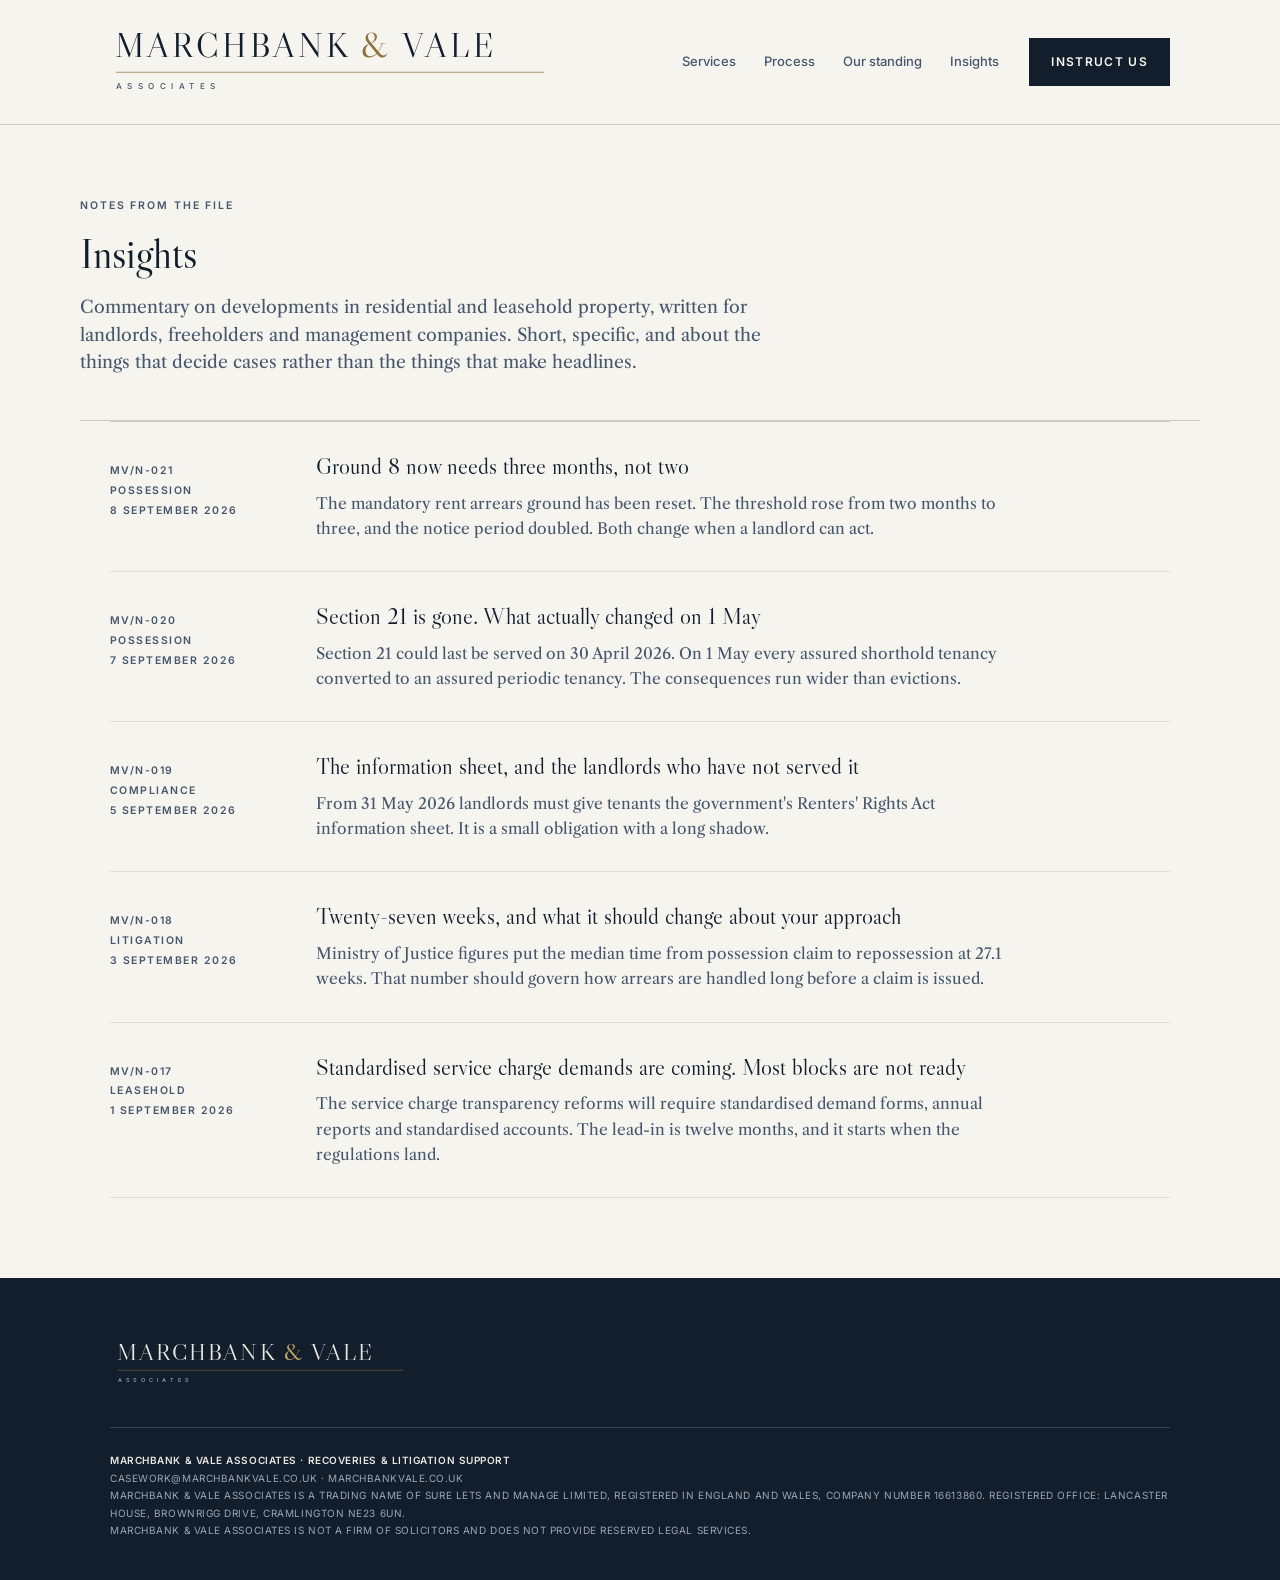
==== blog/index.html @ 1802c859 "Split into real pages and add restrained motion Services, Process, Our standing and Instruct us are " ====
<!doctype html>
<html lang="en-GB">
<head>
<meta charset="utf-8">
<meta name="viewport" content="width=device-width,initial-scale=1">
<title>Insights | Marchbank &amp; Vale Associates</title>
<meta name="description" content="Commentary on residential and leasehold property law from Marchbank &amp; Vale Associates.">
<link rel="preconnect" href="https://fonts.googleapis.com">
<link rel="preconnect" href="https://fonts.gstatic.com" crossorigin>
<link rel="stylesheet" href="https://fonts.googleapis.com/css2?family=Libre+Caslon+Display&family=Libre+Caslon+Text:wght@400;700&family=Inter:wght@400;500;600&display=swap">
<link rel="stylesheet" href="../assets/style.css">
</head>
<body>
<div class="progress" aria-hidden="true"></div>
<header class="mast">
  <div class="wrap mast-in">
    <a class="brand" href="../index.html" aria-label="Marchbank &amp; Vale Associates — home">
      <svg viewBox="0 0 760 150" role="img" aria-label="Marchbank &amp; Vale Associates">
        <text x="8" y="66" style="font-family:'Libre Caslon Display',Georgia,serif;font-size:58px;letter-spacing:5.2px;fill:#131E2C">MARCHBANK <tspan style="fill:#8F7238">&amp;</tspan> VALE</text>
        <line x1="10" y1="92" x2="750" y2="92" stroke="#8F7238" stroke-width="1.25"/>
        <text x="10" y="121" style="font-family:Inter,sans-serif;font-size:14px;font-weight:500;letter-spacing:9.5px;fill:#47566B">ASSOCIATES</text>
      </svg>
    </a>
    <nav class="nav">
      <a href="../services.html">Services</a>
      <a href="../process.html">Process</a>
      <a href="../standing.html">Our standing</a>
      <a href="../blog/index.html">Insights</a>
    </nav>
    <a class="btn" href="../contact.html">Instruct us</a>
  </div>
</header>

<main>
<div class="wrap page-head rise">
  <p class="lbl">Notes from the file</p>
  <h1>Insights</h1>
  <p class="dek">Commentary on developments in residential and leasehold property, written for landlords, freeholders and management companies. Short, specific, and about the things that decide cases rather than the things that make headlines.</p>
</div>
<div class="wrap">
  <div class="posts"><a class="post-row" href="ground-8-three-months-arrears.html">
  <div class="meta">MV/N-021<br>Possession<br>8 September 2026</div>
  <div><h2>Ground 8 now needs three months, not two</h2><p>The mandatory rent arrears ground has been reset. The threshold rose from two months to three, and the notice period doubled. Both change when a landlord can act.</p></div>
</a><a class="post-row" href="section-21-abolished-what-changed.html">
  <div class="meta">MV/N-020<br>Possession<br>7 September 2026</div>
  <div><h2>Section 21 is gone. What actually changed on 1 May</h2><p>Section 21 could last be served on 30 April 2026. On 1 May every assured shorthold tenancy converted to an assured periodic tenancy. The consequences run wider than evictions.</p></div>
</a><a class="post-row" href="information-sheet-31-may-deadline.html">
  <div class="meta">MV/N-019<br>Compliance<br>5 September 2026</div>
  <div><h2>The information sheet, and the landlords who have not served it</h2><p>From 31 May 2026 landlords must give tenants the government's Renters' Rights Act information sheet. It is a small obligation with a long shadow.</p></div>
</a><a class="post-row" href="court-delays-arrears-strategy.html">
  <div class="meta">MV/N-018<br>Litigation<br>3 September 2026</div>
  <div><h2>Twenty-seven weeks, and what it should change about your approach</h2><p>Ministry of Justice figures put the median time from possession claim to repossession at 27.1 weeks. That number should govern how arrears are handled long before a claim is issued.</p></div>
</a><a class="post-row" href="service-charge-reform-standardised-demands.html">
  <div class="meta">MV/N-017<br>Leasehold<br>1 September 2026</div>
  <div><h2>Standardised service charge demands are coming. Most blocks are not ready</h2><p>The service charge transparency reforms will require standardised demand forms, annual reports and standardised accounts. The lead-in is twelve months, and it starts when the regulations land.</p></div>
</a></div>
</div>
</main>

<footer>
  <div class="wrap">
    <svg class="foot-mark" viewBox="0 0 760 150" role="img" aria-label="Marchbank &amp; Vale Associates">
      <text x="18" y="66" style="font-family:'Libre Caslon Display',Georgia,serif;font-size:58px;letter-spacing:5.2px;fill:#E8E7E1">MARCHBANK <tspan style="fill:#C6A667">&amp;</tspan> VALE</text>
      <line x1="20" y1="92" x2="742" y2="92" stroke="#8F7238" stroke-width="1.25"/>
      <text x="20" y="121" style="font-family:Inter,sans-serif;font-size:14px;font-weight:500;letter-spacing:9.5px;fill:#9AA6B8">ASSOCIATES</text>
    </svg>
    <div class="compliance">
      <span><b>Marchbank &amp; Vale Associates &middot; Recoveries &amp; Litigation Support</b></span>
      <span>casework@marchbankvale.co.uk &middot; marchbankvale.co.uk</span>
      <span>Marchbank &amp; Vale Associates is a trading name of Sure Lets and Manage Limited, registered in England and Wales, company number 16613860. Registered office: Lancaster House, Brownrigg Drive, Cramlington NE23 6UN.</span>
      <span>Marchbank &amp; Vale Associates is not a firm of solicitors and does not provide reserved legal services.</span>
    </div>
  </div>
</footer>
<script src="../assets/site.js"></script>
</body>
</html>
---- assets/style.css ----
/* Marchbank & Vale Associates — shared design system */
:root{
  --mv-ink:#131E2C; --mv-slate:#47566B; --mv-brass:#8F7238; --mv-brass-light:#C6A667;
  --mv-tape:#7A2E3C; --mv-engrossment:#E8E7E1; --mv-paper:#F5F4EF; --mv-card:#FFFFFF;
  --mv-hairline:#CFCCC2; --mv-hairline-soft:#E0DDD4; --mv-reversed:#9AA6B8;
  --font-display:"Libre Caslon Display",Georgia,"Times New Roman",serif;
  --font-text:"Libre Caslon Text",Georgia,"Times New Roman",serif;
  --font-ui:Inter,system-ui,-apple-system,"Helvetica Neue",Arial,sans-serif;
  --maxw:1120px;
}
*{box-sizing:border-box}
html{scroll-behavior:smooth}
@media(prefers-reduced-motion:reduce){ html{scroll-behavior:auto} *{transition:none!important} }
body{margin:0; background:var(--mv-paper); color:var(--mv-ink);
  font-family:var(--font-text); font-size:16.5px; line-height:1.62; -webkit-font-smoothing:antialiased}
h1,h2,h3{font-family:var(--font-display); font-weight:400; margin:0; line-height:1.2; text-wrap:balance}
p{margin:0}
a{color:inherit}
em{font-style:normal; font-weight:700}
:focus-visible{outline:2px solid var(--mv-brass); outline-offset:3px}
.wrap{max-width:var(--maxw); margin:0 auto; padding:0 30px}
@media(max-width:700px){ .wrap{padding:0 20px} }
.lbl{font-family:var(--font-ui); font-size:10.5px; font-weight:600; letter-spacing:.18em;
  text-transform:uppercase; color:var(--mv-slate)}

/* masthead */
.mast{position:sticky; top:0; z-index:40; background:var(--mv-paper); border-bottom:1px solid var(--mv-hairline)}
.mast-in{display:flex; align-items:center; gap:30px; height:124px}
.brand{margin-right:auto; display:block; line-height:0}
.brand svg{width:440px; height:auto; display:block}
.nav{display:flex; gap:28px; font-family:var(--font-ui); font-size:13px; font-weight:500}
.nav a{text-decoration:none; color:var(--mv-slate); padding:5px 0; border-bottom:1px solid transparent;
  transition:color .16s, border-color .16s}
.nav a:hover{color:var(--mv-ink); border-bottom-color:var(--mv-hairline)}
@media(max-width:1200px){ .brand svg{width:360px} }
@media(max-width:1000px){ .nav{display:none} .brand svg{width:400px} }
@media(max-width:700px){ .mast .btn{display:none} .mast-in{height:auto; padding:18px 0; gap:0}
  .brand{margin-right:0; width:100%} .brand svg{width:100%; max-width:340px} }
@media(max-width:430px){ .brand svg{max-width:300px} }

.btn{display:inline-flex; align-items:center; font-family:var(--font-ui); font-size:12px; font-weight:600;
  letter-spacing:.11em; text-transform:uppercase; padding:13px 21px; text-decoration:none;
  border:1px solid var(--mv-ink); background:var(--mv-ink); color:var(--mv-paper);
  cursor:pointer; transition:background .16s, color .16s}
.btn:hover{background:transparent; color:var(--mv-ink)}
.btn-ghost{background:transparent; color:var(--mv-ink); border-color:var(--mv-hairline)}
.btn-ghost:hover{border-color:var(--mv-ink)}
@media(max-width:560px){ .btn{padding:11px 14px; font-size:11px; letter-spacing:.08em} }

/* blog index */
.page-head{padding:72px 0 44px; border-bottom:1px solid var(--mv-hairline)}
.page-head h1{font-size:clamp(30px,4vw,42px); margin-top:14px}
.page-head .dek{font-size:17.5px; line-height:1.55; color:var(--mv-slate); max-width:62ch; margin-top:16px}

.posts{border-top:1px solid var(--mv-hairline); margin:0 0 80px}
.post-row{display:grid; grid-template-columns:170px 1fr; gap:36px; padding:30px 0;
  border-bottom:1px solid var(--mv-hairline-soft); text-decoration:none; align-items:baseline;
  transition:background .16s}
.post-row:hover{background:var(--mv-engrossment)}
.post-row .meta{font-family:var(--font-ui); font-size:10.5px; font-weight:600; letter-spacing:.14em;
  text-transform:uppercase; color:var(--mv-slate); line-height:1.9}
.post-row h2{font-size:23px; line-height:1.26}
.post-row p{font-size:15.5px; color:var(--mv-slate); margin-top:10px; max-width:70ch}
@media(max-width:760px){ .post-row{grid-template-columns:1fr; gap:10px} }

/* article */
.article{padding:64px 0 40px; max-width:74ch; margin:0 auto}
.article .kicker{font-family:var(--font-ui); font-size:10.5px; font-weight:600; letter-spacing:.16em;
  text-transform:uppercase; color:var(--mv-slate)}
.article h1{font-size:clamp(28px,3.8vw,40px); margin:16px 0 0}
.article .byline{font-family:var(--font-ui); font-size:11px; letter-spacing:.1em; color:var(--mv-slate);
  margin-top:20px; padding-bottom:26px; border-bottom:1px solid var(--mv-hairline)}
.article h2{font-size:24px; margin:38px 0 12px}
.article p{margin:0 0 16px; font-size:17px; line-height:1.68}
.article ul{margin:0 0 18px; padding-left:22px; display:flex; flex-direction:column; gap:9px}
.article li{font-size:16.5px; line-height:1.6}
.article .standfirst{font-size:19px; line-height:1.6; color:var(--mv-slate); margin:26px 0 30px}
.article .pull{border-left:2px solid var(--mv-brass); padding:4px 0 4px 22px; margin:26px 0;
  font-size:17px; line-height:1.62; color:var(--mv-slate)}
.article .pull b{color:var(--mv-ink); font-weight:700}
.article .figure{color:var(--mv-tape); font-weight:700; font-variant-numeric:tabular-nums}
.sources{margin-top:44px; padding-top:22px; border-top:1px solid var(--mv-hairline)}
.sources h3{font-family:var(--font-ui); font-size:10.5px; font-weight:600; letter-spacing:.16em;
  text-transform:uppercase; color:var(--mv-slate); margin-bottom:12px}
.sources ul{list-style:none; padding:0; margin:0; display:flex; flex-direction:column; gap:7px}
.sources a{font-size:14.5px; color:var(--mv-slate)}
.notice{margin-top:40px; padding:20px 22px; background:var(--mv-engrossment); border:1px solid var(--mv-hairline);
  font-size:14.5px; line-height:1.6; color:var(--mv-slate)}
.notice b{color:var(--mv-ink); font-weight:700}
.backlink{font-family:var(--font-ui); font-size:11.5px; font-weight:600; letter-spacing:.12em;
  text-transform:uppercase; color:var(--mv-slate); text-decoration:none; display:inline-block; margin-top:36px}
.backlink:hover{color:var(--mv-ink)}

/* footer */
footer{background:var(--mv-ink); color:var(--mv-engrossment); padding:56px 0 40px}
.foot-mark{width:300px; max-width:100%; height:auto; display:block}
.compliance{margin-top:34px; padding-top:24px; border-top:1px solid rgba(154,166,184,.3);
  font-family:var(--font-ui); font-size:10px; line-height:1.75; letter-spacing:.055em;
  text-transform:uppercase; color:var(--mv-reversed)}
.compliance span{display:block}
.compliance b{color:var(--mv-engrossment); font-weight:600}
footer :focus-visible{outline-color:var(--mv-brass-light)}

/* ── shared components, lifted whole from the home page ── */
.sec{padding:84px 0; border-top:1px solid var(--mv-hairline-soft)}
.sec.fill{background:var(--mv-engrossment); border-top:1px solid var(--mv-hairline)}
.sec-head{max-width:68ch}
.sec h2{font-size:30px; margin:14px 0 0}
.dek{font-size:17.5px; line-height:1.55; color:var(--mv-slate); max-width:62ch; margin-top:14px}

.hero{padding:72px 0 76px}
.hero-grid{display:grid; grid-template-columns:1.04fr .96fr; gap:64px; align-items:start}
@media(max-width:1000px){ .hero-grid{grid-template-columns:1fr; gap:48px} }
.hero h1{font-size:clamp(32px,4.4vw,44px); line-height:1.15}
.hero .dek{font-size:18px; max-width:50ch; margin-top:22px}
.hero-cta{display:flex; gap:12px; flex-wrap:wrap; margin-top:32px}
.hero-foot{margin-top:34px; padding-top:20px; border-top:1px solid var(--mv-hairline);
  font-family:var(--font-ui); font-size:12px; line-height:1.7; color:var(--mv-slate); max-width:46ch}

.sheet{background:var(--mv-card); border:1px solid var(--mv-hairline); padding:40px 42px 34px}
@media(max-width:560px){ .sheet{padding:28px 24px} }
.sheet-mark{display:flex; justify-content:center; padding-bottom:26px; border-bottom:1px solid var(--mv-hairline)}
.sheet-mark svg{width:270px; max-width:100%; height:auto}
.sheet-refs{display:grid; grid-template-columns:auto 1fr; gap:3px 18px; font-family:var(--font-ui);
  font-size:10.5px; letter-spacing:.055em; color:var(--mv-slate); margin:22px 0 22px}
.sheet-refs b{color:var(--mv-ink); font-weight:600; font-variant-numeric:tabular-nums}
.sheet-sub{font-family:var(--font-ui); font-size:11px; font-weight:600; letter-spacing:.16em;
  text-transform:uppercase; border-top:1px solid var(--mv-hairline); border-bottom:1px solid var(--mv-hairline);
  padding:11px 0; margin-bottom:20px}
.sheet-body{font-size:13.5px; line-height:1.8; display:flex; flex-direction:column; gap:12px}
.redact{display:inline-block; height:.72em; background:var(--mv-ink); vertical-align:-.04em}
.sheet-fade{color:var(--mv-slate)}
@supports (-webkit-background-clip:text) or (background-clip:text){
  .sheet-fade{background:linear-gradient(var(--mv-slate),rgba(71,86,107,0)); -webkit-background-clip:text;
    background-clip:text; color:transparent}
}
.sheet-foot{margin-top:24px; padding-top:14px; border-top:1px solid var(--mv-hairline);
  font-family:var(--font-ui); font-size:9px; line-height:1.8; letter-spacing:.055em;
  text-transform:uppercase; color:var(--mv-slate)}
.figcap{font-family:var(--font-ui); font-size:10px; font-weight:500; letter-spacing:.15em;
  text-transform:uppercase; color:var(--mv-slate); margin-top:14px; text-align:right}

.strip{display:grid; grid-template-columns:repeat(4,1fr); gap:1px; background:var(--mv-hairline);
  border:1px solid var(--mv-hairline)}
.strip div{background:var(--mv-paper); padding:26px 24px}
.strip b{display:block; font-family:var(--font-display); font-weight:400; font-size:19px; margin-bottom:8px}
.strip span{font-size:14px; line-height:1.55; color:var(--mv-slate)}
@media(max-width:860px){ .strip{grid-template-columns:1fr 1fr} }
@media(max-width:520px){ .strip{grid-template-columns:1fr} }

.rows{margin-top:38px; border-top:1px solid var(--mv-hairline)}
.row{display:grid; grid-template-columns:38px 1fr 1.2fr; gap:26px; padding:24px 0;
  border-bottom:1px solid var(--mv-hairline-soft); align-items:baseline}
.row-n{font-family:var(--font-ui); font-size:11px; font-weight:600; color:var(--mv-slate);
  font-variant-numeric:tabular-nums; letter-spacing:.08em}
.row h3{font-size:21px}
.row p{font-size:15px; line-height:1.6; color:var(--mv-slate)}
.row .cites{display:block; margin-top:9px; font-family:var(--font-ui); font-size:10.5px;
  letter-spacing:.09em; color:var(--mv-slate)}
@media(max-width:860px){ .row{grid-template-columns:30px 1fr; gap:8px 14px} .row p{grid-column:2} }

.stages{margin-top:40px; display:grid; grid-template-columns:repeat(5,1fr); gap:1px;
  background:var(--mv-hairline); border:1px solid var(--mv-hairline)}
.stage{background:var(--mv-card); padding:24px 20px 28px}
.stage .day{display:block; font-family:var(--font-ui); font-size:10.5px; font-weight:600;
  letter-spacing:.16em; text-transform:uppercase; color:var(--mv-slate); margin-bottom:13px;
  font-variant-numeric:tabular-nums}
.stage h3{font-size:18px; margin-bottom:9px}
.stage p{font-size:14px; line-height:1.55; color:var(--mv-slate)}
@media(max-width:1000px){ .stages{grid-template-columns:1fr 1fr} .stage:nth-child(5){grid-column:1 / -1} }
@media(max-width:600px){ .stages{grid-template-columns:1fr} .stage:nth-child(5){grid-column:auto} }

.tags{display:flex; flex-wrap:wrap; gap:9px; margin-top:30px}
.tag{font-family:var(--font-ui); font-size:12.5px; padding:9px 15px;
  border:1px solid var(--mv-hairline); background:var(--mv-card); color:var(--mv-slate)}

.two{display:grid; grid-template-columns:1fr 1fr; margin-top:36px;
  border:1px solid var(--mv-hairline); background:var(--mv-card)}
.two > div{padding:30px 32px}
.two > div + div{border-left:1px solid var(--mv-hairline)}
.two h3{font-size:20px; margin-bottom:16px}
.two ul{margin:0; padding-left:19px; display:flex; flex-direction:column; gap:11px}
.two li{font-size:15px; line-height:1.58; color:var(--mv-slate)}
.two li b{color:var(--mv-ink)}
@media(max-width:800px){ .two{grid-template-columns:1fr} .two > div + div{border-left:0; border-top:1px solid var(--mv-hairline)} }

.arts{display:grid; grid-template-columns:repeat(3,1fr); gap:1px; background:var(--mv-hairline);
  border:1px solid var(--mv-hairline); margin-top:38px}
.art{background:var(--mv-card); padding:26px 24px 28px; display:flex; flex-direction:column; gap:13px;
  text-decoration:none; transition:background .18s}
.art:hover{background:var(--mv-engrossment)}
.art .ref{font-family:var(--font-ui); font-size:10px; font-weight:600; letter-spacing:.15em;
  text-transform:uppercase; color:var(--mv-slate); padding-bottom:12px;
  border-bottom:1px solid var(--mv-hairline-soft)}
.art h3{font-size:20px; line-height:1.24}
.art p{font-size:14.5px; line-height:1.58; color:var(--mv-slate)}
.art .meta{margin-top:auto; padding-top:15px; font-family:var(--font-ui); font-size:10.5px;
  letter-spacing:.09em; color:var(--mv-slate); border-top:1px solid var(--mv-hairline-soft)}
@media(max-width:900px){ .arts{grid-template-columns:1fr} }

.cgrid{display:grid; grid-template-columns:.9fr 1.1fr; gap:56px; margin-top:38px}
@media(max-width:900px){ .cgrid{grid-template-columns:1fr; gap:40px} }
.dl{display:grid; grid-template-columns:auto 1fr; gap:14px 22px; font-size:15.5px; margin:0}
.dl dt{font-family:var(--font-ui); font-size:10.5px; font-weight:600; letter-spacing:.16em;
  text-transform:uppercase; color:var(--mv-slate); padding-top:5px}
.dl dd{margin:0}
.dl a{text-decoration:none; border-bottom:1px solid var(--mv-hairline)}
.dl a:hover{border-bottom-color:var(--mv-ink)}
form{display:flex; flex-direction:column; gap:17px}
.field{display:flex; flex-direction:column; gap:7px}
label{font-family:var(--font-ui); font-size:10.5px; font-weight:600; letter-spacing:.16em;
  text-transform:uppercase; color:var(--mv-slate)}
input,select,textarea{font-family:var(--font-text); font-size:15.5px; color:var(--mv-ink);
  background:var(--mv-card); border:1px solid var(--mv-hairline); padding:12px 13px; border-radius:0}
input:focus,select:focus,textarea:focus{border-color:var(--mv-ink); outline:none}
.two-up{display:grid; grid-template-columns:1fr 1fr; gap:17px}
@media(max-width:520px){ .two-up{grid-template-columns:1fr} }
.fnote{font-family:var(--font-ui); font-size:12px; line-height:1.6; color:var(--mv-slate)}
.sent{display:none; padding:15px 17px; border:1px solid var(--mv-ink); background:var(--mv-card); font-size:15px}
.sent.show{display:block}



.fgrid{display:grid; grid-template-columns:1.5fr 1fr 1fr; gap:44px; margin-top:34px}
@media(max-width:800px){ .fgrid{grid-template-columns:1fr; gap:30px} }
.fgrid h4{font-family:var(--font-ui); font-size:10.5px; font-weight:600; letter-spacing:.18em;
  text-transform:uppercase; color:var(--mv-reversed); margin:0 0 15px}
.fgrid ul{list-style:none; margin:0; padding:0; display:flex; flex-direction:column; gap:9px}
.fgrid a{font-family:var(--font-ui); font-size:13.5px; color:var(--mv-engrossment); text-decoration:none}
.fgrid a:hover{color:#FFFFFF; text-decoration:underline; text-underline-offset:3px}
.fgrid p{font-size:15px; line-height:1.6; color:var(--mv-reversed); max-width:40ch}



footer :focus-visible{outline-color:var(--mv-brass-light)}

.chat-open{position:fixed; right:24px; bottom:24px; z-index:60; display:inline-flex; align-items:center; gap:9px;
  font-family:var(--font-ui); font-size:11.5px; font-weight:600; letter-spacing:.13em; text-transform:uppercase;
  background:var(--mv-ink); color:var(--mv-paper); border:1px solid var(--mv-ink); padding:14px 20px; cursor:pointer}
.chat-open:hover{background:#1B2A3C}
.chat-panel{position:fixed; right:24px; bottom:24px; z-index:61; width:370px; max-width:calc(100vw - 32px);
  background:var(--mv-card); border:1px solid var(--mv-ink); display:none; flex-direction:column;
  max-height:min(560px, calc(100vh - 48px)); box-shadow:0 24px 60px -24px rgba(19,30,44,.4)}
.chat-panel.show{display:flex}
.chat-head{background:var(--mv-ink); color:var(--mv-engrossment); padding:16px 18px;
  display:flex; align-items:flex-start; gap:14px}
.chat-head .t{font-family:var(--font-ui); font-size:11px; font-weight:600; letter-spacing:.16em; text-transform:uppercase}
.chat-head .s{font-size:13px; color:var(--mv-reversed); margin-top:5px; line-height:1.5}
.chat-close{margin-left:auto; background:none; border:0; color:var(--mv-reversed); cursor:pointer;
  font-size:20px; line-height:1; padding:0 2px; font-family:var(--font-ui)}
.chat-close:hover{color:#FFFFFF}
.chat-log{flex:1; overflow-y:auto; padding:18px; display:flex; flex-direction:column; gap:13px}
.msg{font-size:14.5px; line-height:1.6; padding:11px 14px; max-width:88%}
.msg.them{background:var(--mv-engrossment); border:1px solid var(--mv-hairline-soft); align-self:flex-start}
.msg.you{background:var(--mv-ink); color:var(--mv-paper); align-self:flex-end}
.msg .who{display:block; font-family:var(--font-ui); font-size:9.5px; font-weight:600; letter-spacing:.15em;
  text-transform:uppercase; color:var(--mv-slate); margin-bottom:5px}
.chat-form{display:flex; gap:0; border-top:1px solid var(--mv-hairline)}
.chat-form input{flex:1; border:0; padding:14px 16px; font-size:15px}
.chat-form input:focus{outline:none; background:var(--mv-engrossment)}
.chat-form button{border:0; border-left:1px solid var(--mv-hairline); background:var(--mv-card);
  font-family:var(--font-ui); font-size:10.5px; font-weight:600; letter-spacing:.14em; text-transform:uppercase;
  color:var(--mv-ink); padding:0 18px; cursor:pointer}
.chat-form button:hover{background:var(--mv-engrossment)}
.chat-foot{font-family:var(--font-ui); font-size:9.5px; line-height:1.65; letter-spacing:.05em;
  color:var(--mv-slate); padding:11px 18px; border-top:1px solid var(--mv-hairline-soft);
  background:var(--mv-paper)}
@media(max-width:560px){ .chat-open{right:16px; bottom:16px} .chat-panel{right:16px; bottom:16px} }

/* ── mobile refinements ── */
@media(max-width:700px){
  /* The header button competes with the wordmark for width on a phone.
     Both hero buttons sit immediately below, so the header one is redundant —
     dropping it lets the name be legible, which matters more. */
  .mast 
  
  
  
  .hero{padding:40px 0 46px}
  .hero h1{font-size:clamp(26px,7vw,32px)}
  .hero .dek{font-size:16.5px; max-width:none}
  .hero-cta{gap:10px}
  .hero-cta .btn{flex:1 1 100%; justify-content:center}
  .sec{padding:52px 0}
  .sec h2{font-size:25px}
  .dek{font-size:16.5px}
  .sheet{padding:22px 18px}
  .sheet-mark svg{width:200px}
  .sheet-body{font-size:12.5px}
  .sheet-refs{font-size:9.5px; gap:2px 12px}
  .cgrid{gap:32px}
  .dl{grid-template-columns:1fr; gap:4px 0}
  .dl dt{padding-top:14px}
  .stage{padding:20px 18px 22px}
  .row{padding:20px 0}
  .row h3{font-size:19px}
  .two > div{padding:24px 20px}
  .art{padding:22px 20px 24px}
  footer{padding:42px 0 34px}
  .foot-mark{width:100%}
  .compliance{font-size:9.5px}
  .chat-open{right:14px; bottom:14px; padding:12px 16px; font-size:11px}
}
@media(max-width:430px){
  .hero h1{font-size:26px}
  .brand svg{max-width:300px}
  .btn{padding:10px 12px; font-size:10.5px; letter-spacing:.06em}
  .figcap{text-align:left}
}

/* ═══ Motion and refinement — 14 September 2026 ═══
   Restrained by design: this is a practice, not a showreel. */
.rise{opacity:0;transform:translateY(18px);
  transition:opacity .7s cubic-bezier(.22,.61,.36,1), transform .7s cubic-bezier(.22,.61,.36,1)}
.rise.seen{opacity:1;transform:none}
.rise.d1{transition-delay:.08s}
.rise.d2{transition-delay:.16s}
.rise.d3{transition-delay:.24s}
.rule{height:1px;background:var(--mv-brass);width:0;transition:width 1s cubic-bezier(.22,.61,.36,1) .15s}
.seen .rule{width:96px}
.mast{transition:box-shadow .3s ease}
.mast-in{transition:height .3s cubic-bezier(.22,.61,.36,1)}
.brand svg{transition:width .3s cubic-bezier(.22,.61,.36,1)}
.mast.tight .mast-in{height:78px}
.mast.tight .brand svg{width:250px}
.mast.tight{box-shadow:0 1px 0 rgba(19,30,44,.06),0 6px 22px -18px rgba(19,30,44,.45)}
.nav a{position:relative}
.nav a::after{content:"";position:absolute;left:0;right:0;bottom:0;height:1px;
  background:var(--mv-brass);transform:scaleX(0);transform-origin:left;
  transition:transform .3s cubic-bezier(.22,.61,.36,1)}
.nav a:hover::after{transform:scaleX(1)}
.nav a[aria-current="page"]::after{transform:scaleX(1)}
.nav a[aria-current="page"]{color:var(--mv-ink)}
.art{transition:background .25s ease,transform .25s cubic-bezier(.22,.61,.36,1)}
.art:hover{transform:translateY(-2px)}
.pagehead{padding:76px 0 52px;border-bottom:1px solid var(--mv-hairline)}
.pagehead .lbl{margin-bottom:16px;display:block}
.pagehead h1{font-size:clamp(32px,5vw,52px);line-height:1.1;max-width:18ch}
.pagehead .dek{font-size:19px;line-height:1.55;color:var(--mv-slate);max-width:60ch;margin-top:20px}
.pagehead .rule{margin-top:28px}
.progress{position:fixed;top:0;left:0;height:2px;width:0;background:var(--mv-brass);z-index:60;
  transition:width .1s linear}
.next{display:grid;grid-template-columns:1fr 1fr;gap:1px;background:var(--mv-hairline);
  border-top:1px solid var(--mv-hairline);border-bottom:1px solid var(--mv-hairline);margin-top:70px}
.next a{background:var(--mv-paper);padding:30px 28px;text-decoration:none;transition:background .2s}
.next a:hover{background:var(--mv-engrossment)}
.next .k{font-family:var(--font-ui);font-size:10px;font-weight:600;letter-spacing:.15em;
  text-transform:uppercase;color:var(--mv-slate)}
.next .t{font-family:var(--font-display);font-size:21px;display:block;margin-top:8px}
@media(max-width:700px){
  .pagehead{padding:44px 0 34px}
  .pagehead h1{font-size:29px}
  .pagehead .dek{font-size:17px}
  .next{grid-template-columns:1fr}
}
@media(prefers-reduced-motion:reduce){
  .rise{opacity:1;transform:none;transition:none}
  .rule{width:96px;transition:none}
  .mast,.mast-in,.brand svg,.art{transition:none}
  .nav a::after{transition:none}
  .progress{display:none}
}
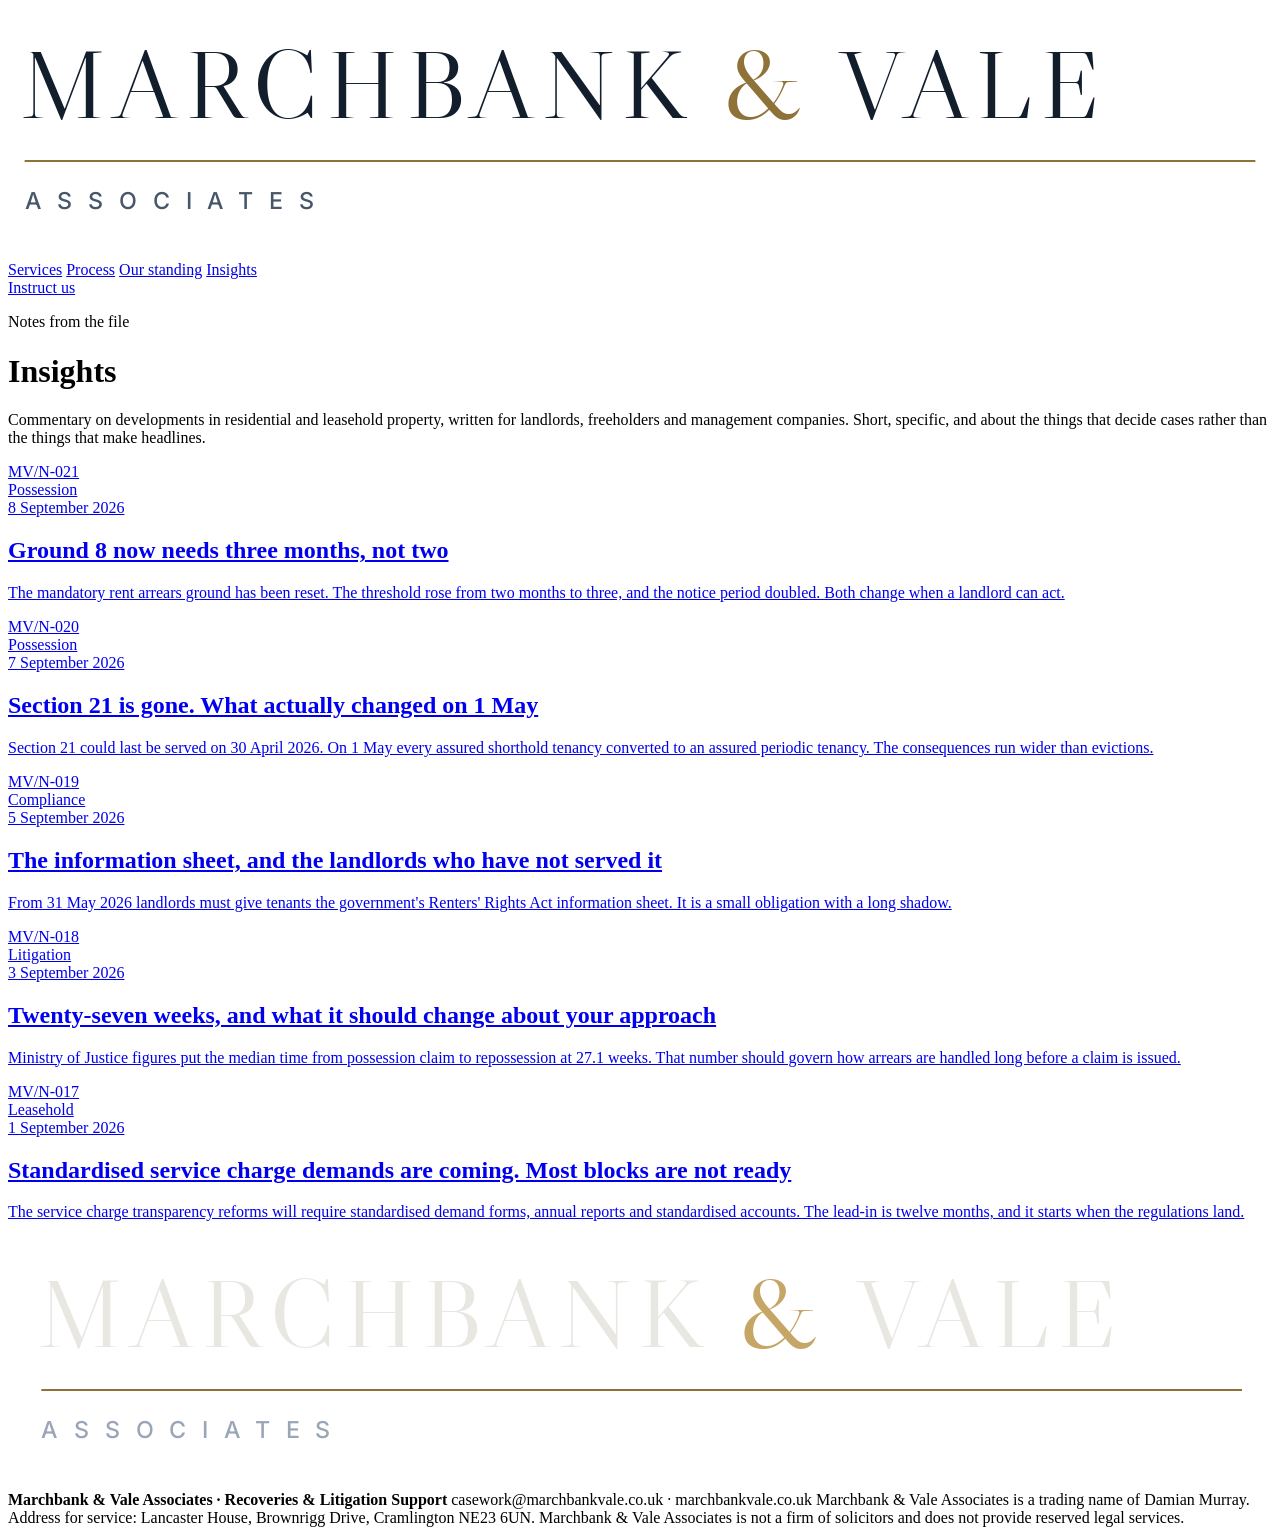
==== commit 9ddca867: "TEMPORARY: trade as Damian Murray, not Sure Lets and Manage Limited Removes every reference to Sure " ====
--- a/blog/index.html
+++ b/blog/index.html
@@ -8,70 +8,89 @@
 <link rel="preconnect" href="https://fonts.googleapis.com">
 <link rel="preconnect" href="https://fonts.gstatic.com" crossorigin>
 <link rel="stylesheet" href="https://fonts.googleapis.com/css2?family=Libre+Caslon+Display&family=Libre+Caslon+Text:wght@400;700&family=Inter:wght@400;500;600&display=swap">
-<link rel="stylesheet" href="../assets/style.css">
+<link rel="stylesheet" href="./assets/style.css">
+<link rel="icon" type="image/png" sizes="32x32" href="https://marchbankvale.co.uk/favicon-32.png">
+<link rel="icon" type="image/png" sizes="16x16" href="https://marchbankvale.co.uk/favicon-16.png">
+<link rel="apple-touch-icon" sizes="180x180" href="https://marchbankvale.co.uk/apple-touch-icon.png">
+<link rel="canonical" href="https://marchbankvale.co.uk/blog/index.html">
+<meta property="og:type" content="website">
+<meta property="og:site_name" content="Marchbank &amp; Vale Associates">
+<meta property="og:locale" content="en_GB">
+<meta property="og:title" content="Insights | Marchbank &amp; Vale Associates">
+<meta property="og:description" content="Commentary on residential and leasehold property law from Marchbank &amp; Vale Associates.">
+<meta property="og:url" content="https://marchbankvale.co.uk/blog/index.html">
+<meta property="og:image" content="https://marchbankvale.co.uk/assets/logo/mv-og-card.png">
+<meta property="og:image:width" content="1200">
+<meta property="og:image:height" content="630">
+<meta property="og:image:alt" content="Marchbank &amp; Vale Associates — Recoveries &amp; Litigation Support">
+<meta name="twitter:card" content="summary_large_image">
+<meta name="twitter:title" content="Insights | Marchbank &amp; Vale Associates">
+<meta name="twitter:description" content="Commentary on residential and leasehold property law from Marchbank &amp; Vale Associates.">
+<meta name="twitter:image" content="https://marchbankvale.co.uk/assets/logo/mv-og-card.png">
+<meta name="theme-color" content="#131E2C">
 </head>
 <body>
 <div class="progress" aria-hidden="true"></div>
 <header class="mast">
-  <div class="wrap mast-in">
-    <a class="brand" href="../index.html" aria-label="Marchbank &amp; Vale Associates — home">
-      <svg viewBox="0 0 760 150" role="img" aria-label="Marchbank &amp; Vale Associates">
-        <text x="8" y="66" style="font-family:'Libre Caslon Display',Georgia,serif;font-size:58px;letter-spacing:5.2px;fill:#131E2C">MARCHBANK <tspan style="fill:#8F7238">&amp;</tspan> VALE</text>
-        <line x1="10" y1="92" x2="750" y2="92" stroke="#8F7238" stroke-width="1.25"/>
-        <text x="10" y="121" style="font-family:Inter,sans-serif;font-size:14px;font-weight:500;letter-spacing:9.5px;fill:#47566B">ASSOCIATES</text>
-      </svg>
-    </a>
-    <nav class="nav">
-      <a href="../services.html">Services</a>
-      <a href="../process.html">Process</a>
-      <a href="../standing.html">Our standing</a>
-      <a href="../blog/index.html">Insights</a>
-    </nav>
-    <a class="btn" href="../contact.html">Instruct us</a>
-  </div>
+ <div class="wrap mast-in">
+ <a class="brand" href="./index.html" aria-label="Marchbank &amp; Vale Associates — home">
+ <svg viewBox="0 0 760 150" role="img" aria-label="Marchbank &amp; Vale Associates">
+ <text x="8" y="66" style="font-family:'Libre Caslon Display',Georgia,serif;font-size:58px;letter-spacing:5.2px;fill:#131E2C">MARCHBANK <tspan style="fill:#8F7238">&amp;</tspan> VALE</text>
+ <line x1="10" y1="92" x2="750" y2="92" stroke="#8F7238" stroke-width="1.25"/>
+ <text x="10" y="121" style="font-family:Inter,sans-serif;font-size:14px;font-weight:500;letter-spacing:9.5px;fill:#47566B">ASSOCIATES</text>
+ </svg>
+ </a>
+ <nav class="nav">
+ <a href="./services.html">Services</a>
+ <a href="./process.html">Process</a>
+ <a href="./standing.html">Our standing</a>
+ <a href="./blog/index.html">Insights</a>
+ </nav>
+ <a class="btn" href="./contact.html">Instruct us</a>
+ </div>
 </header>
 
 <main>
 <div class="wrap page-head rise">
-  <p class="lbl">Notes from the file</p>
-  <h1>Insights</h1>
-  <p class="dek">Commentary on developments in residential and leasehold property, written for landlords, freeholders and management companies. Short, specific, and about the things that decide cases rather than the things that make headlines.</p>
+ <p class="lbl">Notes from the file</p>
+ <h1>Insights</h1>
+ <p class="dek">Commentary on developments in residential and leasehold property, written for landlords, freeholders and management companies. Short, specific, and about the things that decide cases rather than the things that make headlines.</p>
 </div>
 <div class="wrap">
-  <div class="posts"><a class="post-row" href="ground-8-three-months-arrears.html">
-  <div class="meta">MV/N-021<br>Possession<br>8 September 2026</div>
-  <div><h2>Ground 8 now needs three months, not two</h2><p>The mandatory rent arrears ground has been reset. The threshold rose from two months to three, and the notice period doubled. Both change when a landlord can act.</p></div>
+ <div class="posts"><a class="post-row" href="ground-8-three-months-arrears.html">
+ <div class="meta">MV/N-021<br>Possession<br>8 September 2026</div>
+ <div><h2>Ground 8 now needs three months, not two</h2><p>The mandatory rent arrears ground has been reset. The threshold rose from two months to three, and the notice period doubled. Both change when a landlord can act.</p></div>
 </a><a class="post-row" href="section-21-abolished-what-changed.html">
-  <div class="meta">MV/N-020<br>Possession<br>7 September 2026</div>
-  <div><h2>Section 21 is gone. What actually changed on 1 May</h2><p>Section 21 could last be served on 30 April 2026. On 1 May every assured shorthold tenancy converted to an assured periodic tenancy. The consequences run wider than evictions.</p></div>
+ <div class="meta">MV/N-020<br>Possession<br>7 September 2026</div>
+ <div><h2>Section 21 is gone. What actually changed on 1 May</h2><p>Section 21 could last be served on 30 April 2026. On 1 May every assured shorthold tenancy converted to an assured periodic tenancy. The consequences run wider than evictions.</p></div>
 </a><a class="post-row" href="information-sheet-31-may-deadline.html">
-  <div class="meta">MV/N-019<br>Compliance<br>5 September 2026</div>
-  <div><h2>The information sheet, and the landlords who have not served it</h2><p>From 31 May 2026 landlords must give tenants the government's Renters' Rights Act information sheet. It is a small obligation with a long shadow.</p></div>
+ <div class="meta">MV/N-019<br>Compliance<br>5 September 2026</div>
+ <div><h2>The information sheet, and the landlords who have not served it</h2><p>From 31 May 2026 landlords must give tenants the government's Renters' Rights Act information sheet. It is a small obligation with a long shadow.</p></div>
 </a><a class="post-row" href="court-delays-arrears-strategy.html">
-  <div class="meta">MV/N-018<br>Litigation<br>3 September 2026</div>
-  <div><h2>Twenty-seven weeks, and what it should change about your approach</h2><p>Ministry of Justice figures put the median time from possession claim to repossession at 27.1 weeks. That number should govern how arrears are handled long before a claim is issued.</p></div>
+ <div class="meta">MV/N-018<br>Litigation<br>3 September 2026</div>
+ <div><h2>Twenty-seven weeks, and what it should change about your approach</h2><p>Ministry of Justice figures put the median time from possession claim to repossession at 27.1 weeks. That number should govern how arrears are handled long before a claim is issued.</p></div>
 </a><a class="post-row" href="service-charge-reform-standardised-demands.html">
-  <div class="meta">MV/N-017<br>Leasehold<br>1 September 2026</div>
-  <div><h2>Standardised service charge demands are coming. Most blocks are not ready</h2><p>The service charge transparency reforms will require standardised demand forms, annual reports and standardised accounts. The lead-in is twelve months, and it starts when the regulations land.</p></div>
+ <div class="meta">MV/N-017<br>Leasehold<br>1 September 2026</div>
+ <div><h2>Standardised service charge demands are coming. Most blocks are not ready</h2><p>The service charge transparency reforms will require standardised demand forms, annual reports and standardised accounts. The lead-in is twelve months, and it starts when the regulations land.</p></div>
 </a></div>
 </div>
 </main>
 
 <footer>
-  <div class="wrap">
-    <svg class="foot-mark" viewBox="0 0 760 150" role="img" aria-label="Marchbank &amp; Vale Associates">
-      <text x="18" y="66" style="font-family:'Libre Caslon Display',Georgia,serif;font-size:58px;letter-spacing:5.2px;fill:#E8E7E1">MARCHBANK <tspan style="fill:#C6A667">&amp;</tspan> VALE</text>
-      <line x1="20" y1="92" x2="742" y2="92" stroke="#8F7238" stroke-width="1.25"/>
-      <text x="20" y="121" style="font-family:Inter,sans-serif;font-size:14px;font-weight:500;letter-spacing:9.5px;fill:#9AA6B8">ASSOCIATES</text>
-    </svg>
-    <div class="compliance">
-      <span><b>Marchbank &amp; Vale Associates &middot; Recoveries &amp; Litigation Support</b></span>
-      <span>casework@marchbankvale.co.uk &middot; marchbankvale.co.uk</span>
-      <span>Marchbank &amp; Vale Associates is a trading name of Sure Lets and Manage Limited, registered in England and Wales, company number 16613860. Registered office: Lancaster House, Brownrigg Drive, Cramlington NE23 6UN.</span>
-      <span>Marchbank &amp; Vale Associates is not a firm of solicitors and does not provide reserved legal services.</span>
-    </div>
-  </div>
+ <div class="wrap">
+ <svg class="foot-mark" viewBox="0 0 760 150" role="img" aria-label="Marchbank &amp; Vale Associates">
+ <text x="18" y="66" style="font-family:'Libre Caslon Display',Georgia,serif;font-size:58px;letter-spacing:5.2px;fill:#E8E7E1">MARCHBANK <tspan style="fill:#C6A667">&amp;</tspan> VALE</text>
+ <line x1="20" y1="92" x2="742" y2="92" stroke="#8F7238" stroke-width="1.25"/>
+ <text x="20" y="121" style="font-family:Inter,sans-serif;font-size:14px;font-weight:500;letter-spacing:9.5px;fill:#9AA6B8">ASSOCIATES</text>
+ </svg>
+ <div class="compliance">
+ <span><b>Marchbank &amp; Vale Associates &middot; Recoveries &amp; Litigation Support</b></span>
+ <span>casework@marchbankvale.co.uk &middot; marchbankvale.co.uk</span>
+ <span>Marchbank &amp; Vale Associates is a trading name of Damian Murray. Address for service: Lancaster House, Brownrigg Drive, Cramlington NE23 6UN.</span>
+ <span>Marchbank &amp; Vale Associates is not a firm of solicitors and does not provide reserved legal services.</span>
+ </div>
+ </div>
 </footer>
-<script src="../assets/site.js"></script>
+<script src="./assets/site.js"></script>
 </body>
 </html>
